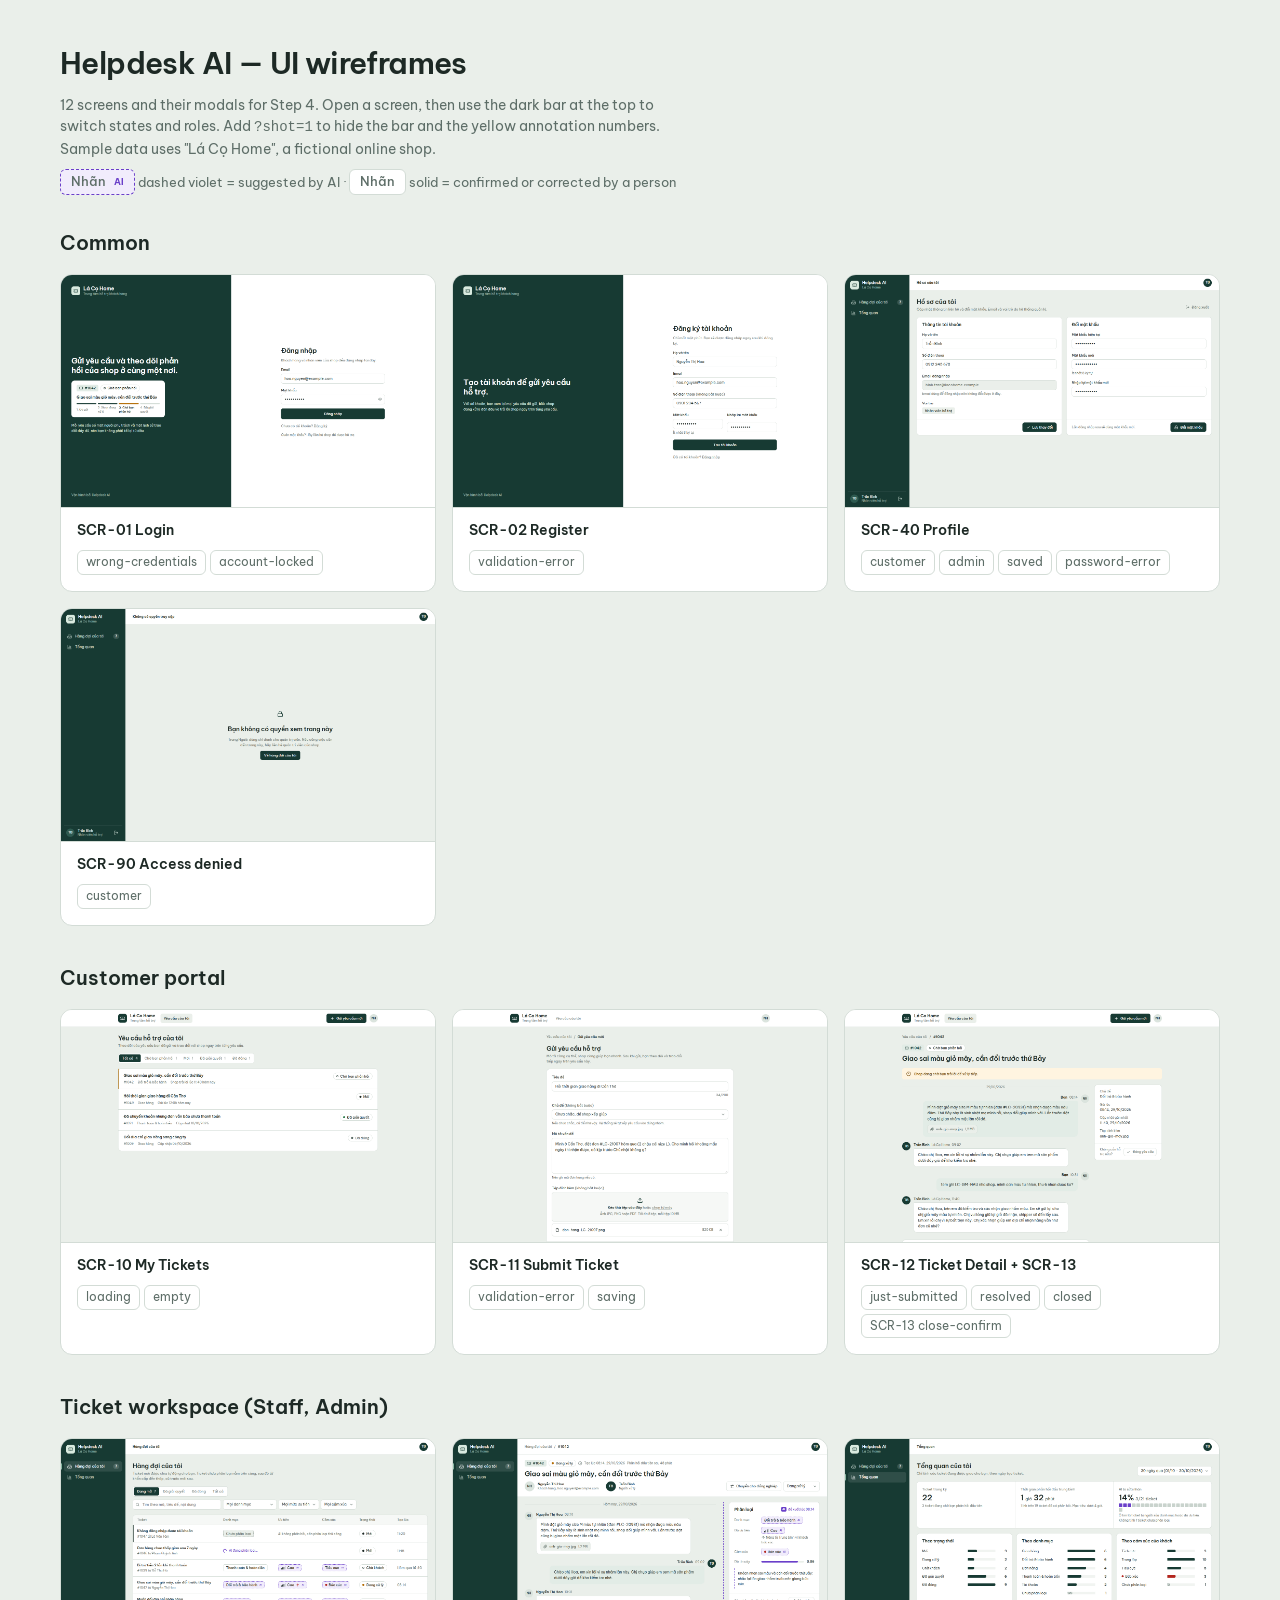
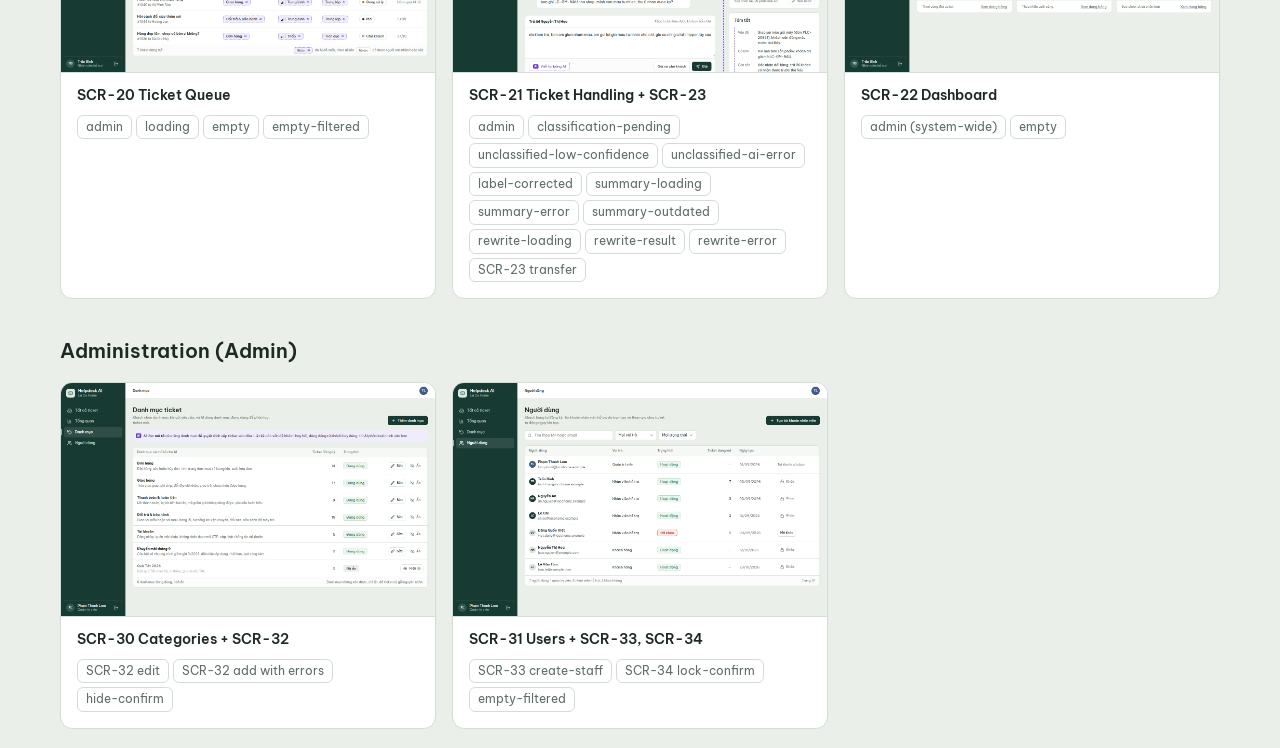
==== docs/04-uiux/wireframes/index.html @ 17c8fd3c "docs(step-4): add login, register, profile, access denied, and gallery SCR-01 Login (wrong credentia" ====
<!doctype html>
<html lang="vi">
<head>
  <meta charset="utf-8">
  <meta name="viewport" content="width=device-width, initial-scale=1">
  <title>Helpdesk AI — UI wireframes</title>
  <link rel="stylesheet" href="assets/wireframe.css">
</head>
<body>

<header class="gallery-head">
  <h1>Helpdesk AI — UI wireframes</h1>
  <p>12 screens and their modals for Step 4. Open a screen, then use the dark bar at the top to switch states and roles. Add <code>?shot=1</code> to hide the bar and the yellow annotation numbers. Sample data uses "Lá Cọ Home", a fictional online shop.</p>
  <p class="small"><span class="chip is-ai">Nhãn</span> dashed violet = suggested by AI · <span class="chip">Nhãn</span> solid = confirmed or corrected by a person</p>
</header>

<section class="gallery-section" aria-labelledby="g-common">
  <h2 id="g-common">Common</h2>
  <div class="gallery">
    <article class="shot-card">
      <a href="01-login.html"><img src="../../images/common/01-login.png" alt="SCR-01 Login"></a>
      <div class="body"><h3><a href="01-login.html">SCR-01 Login</a></h3>
        <div class="state-links"><a href="01-login.html?state=error">wrong-credentials</a><a href="01-login.html?state=locked">account-locked</a></div></div>
    </article>
    <article class="shot-card">
      <a href="02-register.html"><img src="../../images/common/02-register.png" alt="SCR-02 Register"></a>
      <div class="body"><h3><a href="02-register.html">SCR-02 Register</a></h3>
        <div class="state-links"><a href="02-register.html?state=validation-error">validation-error</a></div></div>
    </article>
    <article class="shot-card">
      <a href="40-profile.html"><img src="../../images/staff/40-profile.png" alt="SCR-40 Profile"></a>
      <div class="body"><h3><a href="40-profile.html">SCR-40 Profile</a></h3>
        <div class="state-links"><a href="40-profile.html?role=customer">customer</a><a href="40-profile.html?role=admin">admin</a><a href="40-profile.html?state=saved">saved</a><a href="40-profile.html?state=password-error">password-error</a></div></div>
    </article>
    <article class="shot-card">
      <a href="90-access-denied.html"><img src="../../images/common/90-access-denied.png" alt="SCR-90 Access denied"></a>
      <div class="body"><h3><a href="90-access-denied.html">SCR-90 Access denied</a></h3>
        <div class="state-links"><a href="90-access-denied.html?role=customer">customer</a></div></div>
    </article>
  </div>
</section>

<section class="gallery-section" aria-labelledby="g-customer">
  <h2 id="g-customer">Customer portal</h2>
  <div class="gallery">
    <article class="shot-card">
      <a href="10-my-tickets.html"><img src="../../images/customer/10-my-tickets.png" alt="SCR-10 My Tickets"></a>
      <div class="body"><h3><a href="10-my-tickets.html">SCR-10 My Tickets</a></h3>
        <div class="state-links"><a href="10-my-tickets.html?state=loading">loading</a><a href="10-my-tickets.html?state=empty">empty</a></div></div>
    </article>
    <article class="shot-card">
      <a href="11-submit-ticket.html"><img src="../../images/customer/11-submit-ticket.png" alt="SCR-11 Submit Ticket"></a>
      <div class="body"><h3><a href="11-submit-ticket.html">SCR-11 Submit Ticket</a></h3>
        <div class="state-links"><a href="11-submit-ticket.html?state=validation-error">validation-error</a><a href="11-submit-ticket.html?state=saving">saving</a></div></div>
    </article>
    <article class="shot-card">
      <a href="12-ticket-detail.html"><img src="../../images/customer/12-ticket-detail.png" alt="SCR-12 Ticket Detail"></a>
      <div class="body"><h3><a href="12-ticket-detail.html">SCR-12 Ticket Detail + SCR-13</a></h3>
        <div class="state-links"><a href="12-ticket-detail.html?state=just-submitted">just-submitted</a><a href="12-ticket-detail.html?state=resolved">resolved</a><a href="12-ticket-detail.html?state=closed">closed</a><a href="12-ticket-detail.html?state=close-confirm">SCR-13 close-confirm</a></div></div>
    </article>
  </div>
</section>

<section class="gallery-section" aria-labelledby="g-staff">
  <h2 id="g-staff">Ticket workspace (Staff, Admin)</h2>
  <div class="gallery">
    <article class="shot-card">
      <a href="20-ticket-queue.html"><img src="../../images/staff/20-ticket-queue.png" alt="SCR-20 Ticket Queue"></a>
      <div class="body"><h3><a href="20-ticket-queue.html">SCR-20 Ticket Queue</a></h3>
        <div class="state-links"><a href="20-ticket-queue.html?role=admin">admin</a><a href="20-ticket-queue.html?state=loading">loading</a><a href="20-ticket-queue.html?state=empty">empty</a><a href="20-ticket-queue.html?state=empty-filtered">empty-filtered</a></div></div>
    </article>
    <article class="shot-card">
      <a href="21-ticket-handling.html"><img src="../../images/staff/21-ticket-handling.png" alt="SCR-21 Ticket Handling"></a>
      <div class="body"><h3><a href="21-ticket-handling.html">SCR-21 Ticket Handling + SCR-23</a></h3>
        <div class="state-links">
          <a href="21-ticket-handling.html?role=admin">admin</a>
          <a href="21-ticket-handling.html?state=classification-pending">classification-pending</a>
          <a href="21-ticket-handling.html?state=unclassified-low-confidence">unclassified-low-confidence</a>
          <a href="21-ticket-handling.html?state=unclassified-ai-error">unclassified-ai-error</a>
          <a href="21-ticket-handling.html?state=label-corrected">label-corrected</a>
          <a href="21-ticket-handling.html?state=summary-loading">summary-loading</a>
          <a href="21-ticket-handling.html?state=summary-error">summary-error</a>
          <a href="21-ticket-handling.html?state=summary-outdated">summary-outdated</a>
          <a href="21-ticket-handling.html?state=rewrite-loading">rewrite-loading</a>
          <a href="21-ticket-handling.html?state=rewrite-result">rewrite-result</a>
          <a href="21-ticket-handling.html?state=rewrite-error">rewrite-error</a>
          <a href="21-ticket-handling.html?state=transfer">SCR-23 transfer</a>
        </div></div>
    </article>
    <article class="shot-card">
      <a href="22-dashboard.html?role=staff"><img src="../../images/staff/22-dashboard.png" alt="SCR-22 Dashboard"></a>
      <div class="body"><h3><a href="22-dashboard.html?role=staff">SCR-22 Dashboard</a></h3>
        <div class="state-links"><a href="22-dashboard.html?role=admin">admin (system-wide)</a><a href="22-dashboard.html?state=empty">empty</a></div></div>
    </article>
  </div>
</section>

<section class="gallery-section" aria-labelledby="g-admin">
  <h2 id="g-admin">Administration (Admin)</h2>
  <div class="gallery">
    <article class="shot-card">
      <a href="30-categories.html"><img src="../../images/admin/30-categories.png" alt="SCR-30 Categories"></a>
      <div class="body"><h3><a href="30-categories.html">SCR-30 Categories + SCR-32</a></h3>
        <div class="state-links"><a href="30-categories.html?state=edit">SCR-32 edit</a><a href="30-categories.html?state=form-error">SCR-32 add with errors</a><a href="30-categories.html?state=hide-confirm">hide-confirm</a></div></div>
    </article>
    <article class="shot-card">
      <a href="31-users.html"><img src="../../images/admin/31-users.png" alt="SCR-31 Users"></a>
      <div class="body"><h3><a href="31-users.html">SCR-31 Users + SCR-33, SCR-34</a></h3>
        <div class="state-links"><a href="31-users.html?state=create-staff">SCR-33 create-staff</a><a href="31-users.html?state=lock-confirm">SCR-34 lock-confirm</a><a href="31-users.html?state=empty-filtered">empty-filtered</a></div></div>
    </article>
  </div>
</section>

</body>
</html>
---- docs/04-uiux/wireframes/assets/wireframe.css ----
/* Helpdesk AI — high-fidelity wireframe styles.
   Design system: docs/04-uiux/01-design-system.md
   Core idea: AI suggestions look like pencil (dashed violet); human decisions look like ink (solid). */

@font-face { font-family: "Be Vietnam Pro"; font-weight: 400; font-display: swap; src: url("fonts/be-vietnam-pro-latin-400-normal.woff2") format("woff2"); unicode-range: U+0000-00FF,U+0131,U+0152-0153,U+02BB-02BC,U+02C6,U+02DA,U+02DC,U+0304,U+0308,U+0329,U+2000-206F,U+20AC,U+2122,U+2191,U+2193,U+2212,U+2215,U+FEFF,U+FFFD; }
@font-face { font-family: "Be Vietnam Pro"; font-weight: 500; font-display: swap; src: url("fonts/be-vietnam-pro-latin-500-normal.woff2") format("woff2"); unicode-range: U+0000-00FF,U+0131,U+0152-0153,U+02BB-02BC,U+02C6,U+02DA,U+02DC,U+0304,U+0308,U+0329,U+2000-206F,U+20AC,U+2122,U+2191,U+2193,U+2212,U+2215,U+FEFF,U+FFFD; }
@font-face { font-family: "Be Vietnam Pro"; font-weight: 600; font-display: swap; src: url("fonts/be-vietnam-pro-latin-600-normal.woff2") format("woff2"); unicode-range: U+0000-00FF,U+0131,U+0152-0153,U+02BB-02BC,U+02C6,U+02DA,U+02DC,U+0304,U+0308,U+0329,U+2000-206F,U+20AC,U+2122,U+2191,U+2193,U+2212,U+2215,U+FEFF,U+FFFD; }
@font-face { font-family: "Be Vietnam Pro"; font-weight: 700; font-display: swap; src: url("fonts/be-vietnam-pro-latin-700-normal.woff2") format("woff2"); unicode-range: U+0000-00FF,U+0131,U+0152-0153,U+02BB-02BC,U+02C6,U+02DA,U+02DC,U+0304,U+0308,U+0329,U+2000-206F,U+20AC,U+2122,U+2191,U+2193,U+2212,U+2215,U+FEFF,U+FFFD; }
@font-face { font-family: "Be Vietnam Pro"; font-weight: 400; font-display: swap; src: url("fonts/be-vietnam-pro-vietnamese-400-normal.woff2") format("woff2"); unicode-range: U+0102-0103,U+0110-0111,U+0128-0129,U+0168-0169,U+01A0-01A1,U+01AF-01B0,U+0300-0301,U+0303-0304,U+0308-0309,U+0323,U+0329,U+1EA0-1EF9,U+20AB; }
@font-face { font-family: "Be Vietnam Pro"; font-weight: 500; font-display: swap; src: url("fonts/be-vietnam-pro-vietnamese-500-normal.woff2") format("woff2"); unicode-range: U+0102-0103,U+0110-0111,U+0128-0129,U+0168-0169,U+01A0-01A1,U+01AF-01B0,U+0300-0301,U+0303-0304,U+0308-0309,U+0323,U+0329,U+1EA0-1EF9,U+20AB; }
@font-face { font-family: "Be Vietnam Pro"; font-weight: 600; font-display: swap; src: url("fonts/be-vietnam-pro-vietnamese-600-normal.woff2") format("woff2"); unicode-range: U+0102-0103,U+0110-0111,U+0128-0129,U+0168-0169,U+01A0-01A1,U+01AF-01B0,U+0300-0301,U+0303-0304,U+0308-0309,U+0323,U+0329,U+1EA0-1EF9,U+20AB; }
@font-face { font-family: "Be Vietnam Pro"; font-weight: 700; font-display: swap; src: url("fonts/be-vietnam-pro-vietnamese-700-normal.woff2") format("woff2"); unicode-range: U+0102-0103,U+0110-0111,U+0128-0129,U+0168-0169,U+01A0-01A1,U+01AF-01B0,U+0300-0301,U+0303-0304,U+0308-0309,U+0323,U+0329,U+1EA0-1EF9,U+20AB; }

:root {
  /* Palette */
  --pine: #173a33;        /* brand: sidebar, primary actions */
  --pine-soft: #e2ece6;   /* staff bubbles, brand tints */
  --sage: #eaefea;        /* canvas */
  --paper: #ffffff;       /* surfaces */
  --graphite: #1d2925;    /* text */
  --moss: #5e6e68;        /* secondary text */
  --line: #d3dcd6;        /* borders */
  --pencil: #6a3fc9;      /* AI suggestions only */
  --pencil-wash: #f1ecfc;
  --brick: #b3261e;       /* urgent, angry, errors */
  --brick-wash: #fbeceb;
  --amber: #b26a00;       /* status: in progress */
  --leaf: #2f7d4f;        /* status: resolved, success */
  --note: #f2b300;        /* wireframe annotations only */

  /* Type: Be Vietnam Pro, one family */
  --font: "Be Vietnam Pro", "Segoe UI", system-ui, sans-serif;
  --fs-xs: 12px;
  --fs-sm: 13px;
  --fs-base: 14px;
  --fs-md: 16px;
  --fs-lg: 20px;
  --fs-xl: 26px;

  /* Space */
  --s1: 4px; --s2: 8px; --s3: 12px; --s4: 16px; --s5: 20px; --s6: 28px; --s7: 40px;

  /* Shape: radius follows hierarchy (surface > control > chip) */
  --r-surface: 12px;
  --r-control: 8px;
  --r-chip: 6px;
}

*, *::before, *::after { box-sizing: border-box; }
[hidden] { display: none !important; }
html { -webkit-text-size-adjust: 100%; }
body {
  margin: 0; font-family: var(--font); font-size: var(--fs-base); line-height: 1.55;
  color: var(--graphite); background: var(--sage); font-variant-numeric: tabular-nums;
}
h1, h2, h3, p, dl, dd { margin: 0; }
a { color: inherit; }
button, input, select, textarea { font: inherit; color: inherit; }
:focus-visible { outline: 2px solid var(--pine); outline-offset: 2px; }

.i { width: 18px; height: 18px; flex: none; }
.i-sm { width: 15px; height: 15px; }

/* ---------- Wireframe tooling (hidden in exported screenshots) ---------- */
.wf-bar {
  display: flex; flex-wrap: wrap; align-items: center; gap: var(--s2) var(--s4);
  padding: var(--s2) var(--s4); background: #2a2f2d; color: #eef2ef; font-size: var(--fs-xs);
}
.wf-roles, .wf-states { display: flex; flex-wrap: wrap; gap: var(--s1); margin: 0; padding: 0; list-style: none; }
.wf-roles a, .wf-states a { display: inline-block; padding: 2px var(--s2); border: 1px solid #59605d; border-radius: var(--r-chip); color: #d8dedb; text-decoration: none; }
.wf-roles a[aria-current="true"], .wf-states a[aria-current="true"] { background: var(--note); border-color: var(--note); color: #1a1a1a; font-weight: 600; }
.callout {
  display: inline-grid; place-items: center; flex: none; width: 20px; height: 20px; border-radius: 50%;
  background: var(--note); color: #1a1a1a; font-size: 11px; font-weight: 700; line-height: 1;
}
.no-notes .callout, .shot .callout, .shot .wf-bar { display: none; }

/* ---------- Shell: Staff and Administrator ---------- */
.shell { display: grid; grid-template-columns: 248px 1fr; min-height: 100vh; }
.sidebar { display: flex; flex-direction: column; gap: var(--s6); padding: var(--s5) var(--s3); background: var(--pine); color: #dfe9e4; }
.brand { display: flex; align-items: center; gap: var(--s3); padding: 0 var(--s2); }
.brand-mark { display: grid; place-items: center; width: 34px; height: 34px; border-radius: 9px; background: #d9eadf; color: var(--pine); }
.brand-name { display: block; color: #fff; font-size: var(--fs-md); font-weight: 600; letter-spacing: -0.01em; line-height: 1.2; }
.brand-shop { display: block; color: #9fb7ad; font-size: var(--fs-xs); }
.nav { display: grid; gap: 2px; margin: 0; padding: 0; list-style: none; }
.nav a {
  position: relative; display: flex; align-items: center; gap: var(--s3);
  padding: 9px var(--s3); border-radius: var(--r-control); color: #c3d4cc; text-decoration: none;
}
.nav a[aria-current="page"] { background: rgba(255, 255, 255, 0.1); color: #fff; font-weight: 500; }
.nav a[aria-current="page"]::before { content: ""; position: absolute; left: -12px; top: 8px; bottom: 8px; width: 3px; border-radius: 0 3px 3px 0; background: #a9d9c2; }
.nav .count { margin-left: auto; padding: 1px 8px; border-radius: 999px; background: rgba(255, 255, 255, 0.14); color: #fff; font-size: var(--fs-xs); font-weight: 600; }
.sidebar-foot { display: flex; align-items: center; gap: var(--s3); margin-top: auto; padding: var(--s3) var(--s2) 0; border-top: 1px solid rgba(255, 255, 255, 0.12); }
.sidebar-foot .who { display: grid; line-height: 1.3; font-size: var(--fs-sm); color: #fff; }
.sidebar-foot .who small { color: #9fb7ad; font-size: var(--fs-xs); }
.sidebar-foot .icon-btn { margin-left: auto; color: #c3d4cc; }

.main { display: flex; flex-direction: column; min-width: 0; }
.topbar { display: flex; align-items: center; justify-content: space-between; gap: var(--s4); height: 60px; padding: 0 var(--s6); background: var(--paper); border-bottom: 1px solid var(--line); }
.crumbs { display: flex; align-items: center; gap: var(--s2); font-size: var(--fs-sm); color: var(--moss); }
.crumbs a { text-decoration: none; }
.crumbs [aria-current] { color: var(--graphite); font-weight: 600; }

/* ---------- Avatars ---------- */
.avatar { display: inline-grid; place-items: center; flex: none; width: 32px; height: 32px; border-radius: 50%; font-size: var(--fs-xs); font-weight: 600; background: #dbe4de; color: var(--graphite); }
.avatar-staff { background: var(--pine); color: #fff; }
.avatar-admin { background: #3c5a8a; color: #fff; }
.avatar-lg { width: 38px; height: 38px; font-size: var(--fs-sm); }
.sidebar .avatar { background: #2e5a50; color: #fff; }

/* ---------- Generic ---------- */
.muted { color: var(--moss); }
.small { font-size: var(--fs-sm); }
.xs { font-size: var(--fs-xs); }
.strong { font-weight: 600; }
.t-brick { color: var(--brick); }
.t-pencil { color: var(--pencil); }
.stack { display: grid; gap: var(--s3); }
.row { display: flex; align-items: center; gap: var(--s2); flex-wrap: wrap; }
.spread { display: flex; align-items: center; justify-content: space-between; gap: var(--s3); flex-wrap: wrap; }
.sheet { background: var(--paper); border: 1px solid var(--line); border-radius: var(--r-surface); }
.sheet-head { display: flex; align-items: center; justify-content: space-between; gap: var(--s3); padding: var(--s4) var(--s5) 0; }
.sheet-head h2 { font-size: var(--fs-md); font-weight: 600; letter-spacing: -0.01em; }
.sheet-body { padding: var(--s4) var(--s5) var(--s5); }

/* ---------- Buttons ---------- */
.btn {
  display: inline-flex; align-items: center; justify-content: center; gap: var(--s2);
  height: 36px; padding: 0 14px; border: 1px solid var(--line); border-radius: var(--r-control);
  background: var(--paper); font-size: var(--fs-sm); font-weight: 500; cursor: pointer; white-space: nowrap; text-decoration: none;
}
.btn-primary { background: var(--pine); border-color: var(--pine); color: #fff; }
.btn-quiet { border-color: transparent; background: transparent; color: var(--moss); padding: 0 10px; }
.btn-danger { border-color: var(--brick); color: var(--brick); }
.btn-danger-solid { background: var(--brick); border-color: var(--brick); color: #fff; }
.btn-sm { height: 30px; padding: 0 10px; font-size: var(--fs-xs); }
.btn[disabled] { opacity: 0.45; cursor: not-allowed; }
.icon-btn { display: inline-grid; place-items: center; width: 32px; height: 32px; border: 0; border-radius: var(--r-control); background: transparent; color: var(--moss); cursor: pointer; }
/* AI actions */
.btn-ai { border: 1px dashed var(--pencil); color: var(--pencil); background: var(--paper); }
.btn-ai-solid { background: var(--pencil); border-color: var(--pencil); color: #fff; }
.ai-mark { display: inline-grid; place-items: center; height: 17px; padding: 0 5px; border-radius: 4px; background: var(--pencil); color: #fff; font-size: 10px; font-weight: 700; letter-spacing: 0.02em; }
.btn-ai-solid .ai-mark { background: #fff; color: var(--pencil); }

/* ---------- Chips and pills ---------- */
.chip { display: inline-flex; align-items: center; gap: 6px; height: 26px; padding: 0 10px; border: 1px solid var(--line); border-radius: var(--r-chip); background: var(--paper); font-size: var(--fs-sm); font-weight: 500; white-space: nowrap; }
.chip.is-ai { border-style: dashed; border-color: var(--pencil); background: var(--pencil-wash); }
.chip.is-ai::after { content: "AI"; margin-left: 2px; font-size: 9px; font-weight: 700; color: var(--pencil); }
.chip-unclassified { border-style: dashed; border-color: var(--moss); background: var(--sage); color: var(--moss); }
.dot { width: 8px; height: 8px; border-radius: 50%; background: currentColor; flex: none; }
.dot-brick { color: var(--brick); }
.status { display: inline-flex; align-items: center; gap: 7px; height: 26px; padding: 0 11px; border: 1px solid var(--line); border-radius: 999px; background: var(--paper); font-size: var(--fs-sm); font-weight: 500; }
.status-new .dot { color: var(--graphite); }
.status-progress .dot { color: var(--amber); }
.status-waiting .dot { background: transparent; border: 2px solid var(--moss); }
.status-resolved .dot { color: var(--leaf); }
.status-closed { color: var(--moss); }
.stub { display: inline-flex; align-items: center; gap: 6px; height: 26px; padding: 0 10px; border-radius: var(--r-chip); background: var(--pine-soft); color: var(--pine); font-size: var(--fs-sm); font-weight: 600; }

/* Priority meter: filled bars = level (1 low … 4 urgent) */
.meter { display: inline-flex; gap: 2px; align-items: flex-end; }
.meter i { display: block; width: 3px; border-radius: 1px; background: #c9d3cd; }
.meter i:nth-child(1) { height: 5px; } .meter i:nth-child(2) { height: 8px; } .meter i:nth-child(3) { height: 11px; } .meter i:nth-child(4) { height: 14px; }
.meter[data-level="1"] i:nth-child(-n+1), .meter[data-level="2"] i:nth-child(-n+2), .meter[data-level="3"] i:nth-child(-n+3) { background: var(--graphite); }
.meter[data-level="4"] i { background: var(--brick); }

/* ---------- Forms ---------- */
.field { display: grid; gap: 6px; }
.field label, .field .label { font-size: var(--fs-sm); font-weight: 500; }
.input, .select, .textarea { width: 100%; height: 38px; padding: 0 var(--s3); border: 1px solid var(--line); border-radius: var(--r-control); background: var(--paper); }
.select { appearance: none; padding-right: 34px; background-image: url("data:image/svg+xml,%3Csvg xmlns='http://www.w3.org/2000/svg' width='16' height='16' viewBox='0 0 24 24' fill='none' stroke='%235e6e68' stroke-width='2' stroke-linecap='round' stroke-linejoin='round'%3E%3Cpath d='m6 9 6 6 6-6'/%3E%3C/svg%3E"); background-repeat: no-repeat; background-position: right 10px center; }
.textarea { height: auto; min-height: 104px; padding: var(--s3); resize: vertical; line-height: 1.6; }
.field-error .input, .field-error .select, .field-error .textarea { border-color: var(--brick); }
.error-text { color: var(--brick); font-size: var(--fs-xs); }
.hint { color: var(--moss); font-size: var(--fs-xs); }

/* ---------- Notices ---------- */
.notice { display: flex; align-items: flex-start; gap: var(--s2); padding: var(--s3); border-radius: var(--r-control); font-size: var(--fs-sm); line-height: 1.5; }
.notice .i { margin-top: 1px; }
.notice-error { background: var(--brick-wash); color: var(--brick); }
.notice-pencil { background: var(--pencil-wash); color: var(--graphite); }
.notice-pencil .i { color: var(--pencil); }
.notice-neutral { background: var(--sage); color: var(--moss); }
.skeleton { display: grid; gap: 10px; }
.skeleton i { display: block; height: 10px; border-radius: 4px; background: var(--sage); }
.skeleton i:nth-child(2) { width: 88%; } .skeleton i:nth-child(3) { width: 64%; }
.spinner { width: 14px; height: 14px; border-radius: 50%; border: 2px solid currentColor; border-right-color: transparent; animation: spin 0.9s linear infinite; flex: none; }
@keyframes spin { to { transform: rotate(360deg); } }
@media (prefers-reduced-motion: reduce) { .spinner { animation: none; border-right-color: currentColor; opacity: 0.6; } }

/* ---------- SCR-21 Ticket handling ---------- */
.ticket-band { display: grid; gap: var(--s3); padding: var(--s5) var(--s6); background: var(--paper); border-bottom: 1px solid var(--line); }
.ticket-title { font-size: var(--fs-xl); font-weight: 600; line-height: 1.25; letter-spacing: -0.015em; max-width: 36ch; }
.people { display: flex; flex-wrap: wrap; align-items: center; gap: var(--s4) var(--s6); }
.person { display: flex; align-items: center; gap: var(--s3); }
.person-text { display: grid; line-height: 1.35; }
.person-text b { font-weight: 600; font-size: var(--fs-sm); }
.person-text span { color: var(--moss); font-size: var(--fs-xs); }
.band-actions { margin-left: auto; display: flex; align-items: center; gap: var(--s2); }

.ticket-body { display: grid; grid-template-columns: minmax(0, 1fr) 372px; gap: var(--s6); padding: var(--s5) var(--s6) var(--s7); align-items: start; }

.thread { display: grid; gap: var(--s5); }
.day { display: flex; align-items: center; gap: var(--s3); color: var(--moss); font-size: var(--fs-xs); }
.day::before, .day::after { content: ""; flex: 1; height: 1px; background: var(--line); }
.msg { display: grid; grid-template-columns: 32px minmax(0, 1fr); gap: var(--s3); max-width: 640px; }
.msg-meta { display: flex; gap: var(--s2); align-items: baseline; margin-bottom: 4px; font-size: var(--fs-xs); color: var(--moss); }
.msg-meta b { color: var(--graphite); font-size: var(--fs-sm); font-weight: 600; }
.bubble { padding: var(--s3) var(--s4); border-radius: 4px 14px 14px 14px; background: var(--paper); border: 1px solid var(--line); line-height: 1.6; }
.msg-staff { justify-self: end; grid-template-columns: minmax(0, 1fr) 32px; }
.msg-staff .msg-meta { justify-content: flex-end; }
.msg-staff .avatar { grid-column: 2; grid-row: 1; }
.msg-staff > div { grid-column: 1; grid-row: 1; }
.msg-staff .bubble { border-radius: 14px 4px 14px 14px; background: var(--pine-soft); border-color: transparent; }
.msg-new .bubble { box-shadow: 0 0 0 2px var(--graphite); }
.file { display: inline-flex; align-items: center; gap: var(--s2); margin-top: var(--s3); padding: 6px 10px; border: 1px solid var(--line); border-radius: var(--r-control); background: var(--sage); font-size: var(--fs-xs); }
.file .i { color: var(--moss); }

.composer { margin-top: var(--s2); background: var(--paper); border: 1px solid var(--line); border-radius: var(--r-surface); }
.composer-head { display: flex; align-items: center; justify-content: space-between; gap: var(--s3); padding: var(--s3) var(--s4); border-bottom: 1px solid var(--line); font-size: var(--fs-sm); }
.composer .textarea { border: 0; border-radius: 0; min-height: 112px; padding: var(--s4); }
.composer .textarea:focus-visible { outline: none; }
.composer-foot { display: flex; align-items: center; justify-content: space-between; gap: var(--s3); flex-wrap: wrap; padding: var(--s3) var(--s4); border-top: 1px solid var(--line); background: #fbfcfb; border-radius: 0 0 var(--r-surface) var(--r-surface); }
.compare { display: grid; grid-template-columns: 1fr 1fr; gap: var(--s3); padding: var(--s4); }
.compare-col { display: grid; gap: var(--s2); align-content: start; padding: var(--s3) var(--s4); border: 1px solid var(--line); border-radius: var(--r-control); font-size: var(--fs-sm); line-height: 1.65; }
.compare-col h3 { display: flex; align-items: center; gap: 6px; font-size: var(--fs-xs); font-weight: 600; color: var(--moss); }
.compare-col.is-ai { border: 1px dashed var(--pencil); background: var(--pencil-wash); }
.compare-col.is-ai h3 { color: var(--pencil); }

/* The pencil margin: the whole AI column carries a dashed violet rule */
.rail { display: grid; gap: var(--s4); padding-left: var(--s5); border-left: 2px dashed var(--pencil); }
.rail-tag { display: inline-flex; align-items: center; gap: 6px; color: var(--pencil); font-size: var(--fs-xs); font-weight: 500; }
.labels { display: grid; gap: 14px; }
.label-row { display: grid; grid-template-columns: 92px 1fr; gap: var(--s3); align-items: start; }
.label-row > span:first-child { padding-top: 4px; color: var(--moss); font-size: var(--fs-xs); }
.label-row .sub { display: block; margin-top: 4px; color: var(--moss); font-size: var(--fs-xs); }
.confidence { display: grid; grid-template-columns: 92px 1fr auto; gap: var(--s3); align-items: center; font-size: var(--fs-xs); color: var(--moss); }
.bar { height: 6px; border-radius: 3px; background: var(--sage); overflow: hidden; }
.bar > i { display: block; height: 100%; background: var(--pencil); border-radius: 3px; }
.bar.is-low > i { background: var(--moss); }
.pencil-note { padding: var(--s2) 0 var(--s2) var(--s3); border-left: 2px dashed var(--pencil); font-size: var(--fs-sm); line-height: 1.6; }
.pencil-note.is-stale { border-left-color: var(--line); color: var(--moss); }
.summary { display: grid; gap: var(--s3); }
.summary div { display: grid; grid-template-columns: 64px 1fr; gap: var(--s3); font-size: var(--fs-sm); line-height: 1.55; }
.summary dt { color: var(--moss); font-size: var(--fs-xs); padding-top: 2px; }
.sheet-foot { display: flex; align-items: center; justify-content: space-between; gap: var(--s3); padding: var(--s3) var(--s5); border-top: 1px solid var(--line); font-size: var(--fs-xs); color: var(--moss); }

/* ---------- Modal ---------- */
.scrim { position: fixed; inset: 0; display: grid; place-items: center; padding: var(--s4); background: rgba(23, 58, 51, 0.42); }
.modal { width: min(500px, 100%); background: var(--paper); border-radius: 14px; box-shadow: 0 24px 60px rgba(23, 58, 51, 0.28); }
.modal-head { display: flex; align-items: flex-start; justify-content: space-between; gap: var(--s3); padding: var(--s5) var(--s5) 0; }
.modal-head h2 { font-size: var(--fs-lg); font-weight: 600; letter-spacing: -0.01em; }
.modal-body { display: grid; gap: var(--s3); padding: var(--s4) var(--s5); }
.modal-foot { display: flex; justify-content: flex-end; gap: var(--s2); padding: var(--s4) var(--s5) var(--s5); }
.choice { display: grid; grid-template-columns: auto auto 1fr auto; gap: var(--s3); align-items: center; padding: var(--s3) var(--s4); border: 1px solid var(--line); border-radius: var(--r-control); cursor: pointer; }
.choice.is-selected { border-color: var(--pine); box-shadow: inset 0 0 0 1px var(--pine); background: #f6faf7; }
.choice input { accent-color: var(--pine); }

/* ---------- Responsive ---------- */
@media (max-width: 1180px) {
  .ticket-body { grid-template-columns: 1fr; }
  .rail { padding-left: 0; padding-top: var(--s4); border-left: 0; border-top: 2px dashed var(--pencil); }
}
@media (max-width: 760px) {
  .shell { grid-template-columns: 1fr; }
  .sidebar { flex-direction: row; align-items: center; gap: var(--s4); padding: var(--s3) var(--s4); overflow-x: auto; }
  .nav { display: flex; }
  .nav a[aria-current="page"]::before { display: none; }
  .brand-shop, .sidebar-foot { display: none; }
  .topbar, .ticket-band { padding-left: var(--s4); padding-right: var(--s4); }
  .ticket-body { padding: var(--s4); }
  .band-actions { margin-left: 0; }
  .compare { grid-template-columns: 1fr; }
}

/* ---------- Pages: header, toolbar, tabs ---------- */
.page { display: grid; gap: var(--s5); align-content: start; padding: var(--s6); }
.page-head { display: flex; align-items: flex-end; justify-content: space-between; gap: var(--s4); flex-wrap: wrap; }
.page-head h1 { font-size: 24px; font-weight: 600; letter-spacing: -0.015em; line-height: 1.25; }
.page-head p { margin-top: 4px; max-width: 62ch; color: var(--moss); font-size: var(--fs-sm); }
.toolbar { display: flex; flex-wrap: wrap; align-items: center; gap: var(--s2); }
.search { position: relative; flex: 1 1 240px; max-width: 340px; }
.search .i { position: absolute; left: 11px; top: 50%; transform: translateY(-50%); color: var(--moss); }
.search .input { padding-left: 36px; }
.toolbar .select { width: auto; min-width: 136px; }
.tabs { display: inline-flex; gap: 2px; padding: 3px; background: var(--paper); border: 1px solid var(--line); border-radius: var(--r-control); }
.tabs a { padding: 5px 12px; border-radius: 6px; color: var(--moss); font-size: var(--fs-sm); text-decoration: none; white-space: nowrap; }
.tabs a[aria-current="true"] { background: var(--pine); color: #fff; }
.tabs .n { margin-left: 6px; font-size: var(--fs-xs); opacity: 0.75; }

/* ---------- Tables ---------- */
.table-wrap { background: var(--paper); border: 1px solid var(--line); border-radius: var(--r-surface); overflow: hidden; }
.table { width: 100%; border-collapse: collapse; font-size: var(--fs-sm); }
.table th { padding: 10px var(--s4); background: #f6f8f6; border-bottom: 1px solid var(--line); color: var(--moss); font-size: var(--fs-xs); font-weight: 500; text-align: left; white-space: nowrap; }
.table td { padding: 12px var(--s4); border-bottom: 1px solid var(--line); vertical-align: middle; }
.table tbody tr:last-child td { border-bottom: 0; }
.table .num { text-align: right; }
.table td:last-child, .status { white-space: nowrap; }
.t-title { display: grid; gap: 2px; min-width: 240px; }
.t-title a { font-weight: 600; text-decoration: none; }
.t-title span { color: var(--moss); font-size: var(--fs-xs); }
.row-attention td:first-child { box-shadow: inset 3px 0 0 var(--moss); }
.table-foot { display: flex; align-items: center; justify-content: space-between; gap: var(--s3); padding: 10px var(--s4); border-top: 1px solid var(--line); background: #fbfcfb; color: var(--moss); font-size: var(--fs-xs); }
.cell-person { display: flex; align-items: center; gap: var(--s2); white-space: nowrap; }
.cell-person .avatar { width: 26px; height: 26px; font-size: 10px; }
.chip-plain { border-color: transparent; background: var(--sage); }
.chip-locked { border-color: var(--brick); color: var(--brick); background: var(--brick-wash); }
.chip-ok { border-color: #b9d8c6; color: var(--leaf); background: #ecf6f0; }
.skeleton-row td i { display: block; height: 10px; border-radius: 4px; background: var(--sage); }

/* ---------- Empty states ---------- */
.empty { display: grid; justify-items: center; gap: var(--s3); padding: var(--s7) var(--s5); text-align: center; }
.empty-icon { display: grid; place-items: center; width: 56px; height: 56px; border-radius: 50%; background: var(--sage); color: var(--pine); }
.empty-icon .i { width: 24px; height: 24px; }
.empty h2 { font-size: var(--fs-md); font-weight: 600; }
.empty p { max-width: 46ch; color: var(--moss); font-size: var(--fs-sm); }

/* ---------- Customer portal (top bar) ---------- */
.portal-top { background: var(--paper); border-bottom: 1px solid var(--line); }
.portal-top-inner { display: flex; align-items: center; gap: var(--s5); max-width: 1040px; height: 64px; margin: 0 auto; padding: 0 var(--s5); }
.portal-brand { display: flex; align-items: center; gap: var(--s3); text-decoration: none; }
.portal-brand .brand-mark { background: var(--pine); color: #fff; }
.portal-brand b { display: block; font-size: var(--fs-md); line-height: 1.2; }
.portal-brand small { display: block; color: var(--moss); font-size: var(--fs-xs); }
.portal-nav { display: flex; gap: var(--s1); }
.portal-nav a { padding: 8px 12px; border-radius: var(--r-control); color: var(--moss); font-size: var(--fs-sm); text-decoration: none; }
.portal-nav a[aria-current="page"] { background: var(--sage); color: var(--graphite); font-weight: 600; }
.portal-right { display: flex; align-items: center; gap: var(--s3); margin-left: auto; }
.portal-main { display: grid; gap: var(--s5); align-content: start; max-width: 1040px; margin: 0 auto; padding: var(--s6) var(--s5) var(--s7); }
.portal-main.narrow { max-width: 760px; }

.ticket-list { background: var(--paper); border: 1px solid var(--line); border-radius: var(--r-surface); }
.ticket-item { display: grid; grid-template-columns: minmax(0, 1fr) auto; gap: var(--s2) var(--s4); padding: var(--s4) var(--s5); border-bottom: 1px solid var(--line); text-decoration: none; }
.ticket-item:last-child { border-bottom: 0; }
.ticket-item h2 { font-size: var(--fs-base); font-weight: 600; }
.ticket-item .meta { display: flex; flex-wrap: wrap; gap: var(--s2) var(--s4); color: var(--moss); font-size: var(--fs-xs); }
.ticket-item .side { display: grid; justify-items: end; gap: 6px; }
.ticket-item.is-waiting { box-shadow: inset 3px 0 0 var(--amber); }

.banner { display: flex; align-items: center; gap: var(--s3); padding: var(--s3) var(--s4); border-radius: var(--r-control); font-size: var(--fs-sm); }
.banner-waiting { background: #fff4e0; color: #6d4100; }
.banner-resolved { background: #e8f4ec; color: #1f5b37; }
.banner-closed { background: var(--paper); border: 1px solid var(--line); color: var(--moss); }
.banner .btn { margin-left: auto; }
.detail-grid { display: grid; grid-template-columns: minmax(0, 1fr) 260px; gap: var(--s5); align-items: start; }
.facts-list { display: grid; gap: var(--s3); font-size: var(--fs-sm); }
.facts-list dt { color: var(--moss); font-size: var(--fs-xs); }

/* ---------- Forms: submit ticket, auth, admin ---------- */
.form { display: grid; gap: var(--s5); }
.form-row { display: grid; grid-template-columns: 1fr 1fr; gap: var(--s4); }
.dropzone { display: grid; justify-items: center; gap: 6px; padding: var(--s5); border: 1px solid var(--line); border-radius: var(--r-control); background: #f6f8f6; color: var(--moss); font-size: var(--fs-sm); text-align: center; }
.dropzone .i { width: 22px; height: 22px; color: var(--pine); }
.file-row { display: flex; align-items: center; gap: var(--s3); padding: 8px var(--s3); border: 1px solid var(--line); border-radius: var(--r-control); font-size: var(--fs-sm); }
.file-row .size { margin-left: auto; color: var(--moss); font-size: var(--fs-xs); }
.file-row.is-error { border-color: var(--brick); background: var(--brick-wash); }
.counter { color: var(--moss); font-size: var(--fs-xs); text-align: right; }
.form-actions { display: flex; align-items: center; justify-content: flex-end; gap: var(--s2); flex-wrap: wrap; }
.toast { display: flex; align-items: center; gap: var(--s3); padding: var(--s3) var(--s4); border-radius: var(--r-control); background: var(--pine); color: #fff; font-size: var(--fs-sm); }
.toast .i { color: #a9d9c2; }

/* ---------- Dashboard ---------- */
.metrics { display: grid; grid-template-columns: repeat(3, minmax(0, 1fr)); background: var(--paper); border: 1px solid var(--line); border-radius: var(--r-surface); }
.metric { display: grid; gap: 6px; align-content: start; padding: var(--s5); }
.metric + .metric { border-left: 1px solid var(--line); }
.metric .label { color: var(--moss); font-size: var(--fs-sm); }
.metric .value { font-size: 30px; font-weight: 600; letter-spacing: -0.02em; line-height: 1.1; }
.metric .value small { color: var(--moss); font-size: var(--fs-md); font-weight: 500; letter-spacing: 0; }
.metric .note { color: var(--moss); font-size: var(--fs-xs); }
.charts { display: grid; grid-template-columns: repeat(3, minmax(0, 1fr)); gap: var(--s4); }
.charts .sheet { display: flex; flex-direction: column; }
.charts .sheet-body { flex: 1; align-content: start; }
.input:disabled { background: var(--sage); color: var(--moss); }
.hbars { display: grid; gap: 12px; margin: 0; padding: 0; list-style: none; }
.hbar { display: grid; grid-template-columns: 164px minmax(0, 1fr) 32px; gap: var(--s3); align-items: center; font-size: var(--fs-sm); }
.hbar .track { height: 10px; border-radius: 2px; background: #f1f4f1; }
.hbar .fill { display: block; height: 100%; border-radius: 0 4px 4px 0; background: var(--pine); }
.hbar.is-muted .fill { background: repeating-linear-gradient(135deg, #9aa8a2 0 4px, #c4cec9 4px 8px); }
.hbar.is-alert .fill { background: var(--brick); }
.hbar .val { font-weight: 600; text-align: right; }
.stacked { display: flex; gap: 2px; height: 16px; border-radius: 8px; overflow: hidden; }
.stacked span { display: block; height: 100%; }
.legend { display: flex; flex-wrap: wrap; gap: var(--s2) var(--s4); margin: 0; padding: 0; list-style: none; color: var(--moss); font-size: var(--fs-xs); }
.legend b { color: var(--graphite); font-weight: 600; }
.swatch { display: inline-block; width: 10px; height: 10px; margin-right: 6px; border-radius: 2px; vertical-align: -1px; }
.ratio { display: grid; grid-template-columns: repeat(20, 1fr); gap: 3px; }
.ratio i { display: block; aspect-ratio: 1; border-radius: 2px; background: #c9d3cd; }
.ratio i.is-fixed { background: var(--pencil); }

/* ---------- Auth ---------- */
.auth { display: grid; grid-template-columns: minmax(0, 5fr) minmax(0, 6fr); min-height: 100vh; }
.auth-side { display: flex; flex-direction: column; justify-content: space-between; gap: var(--s6); padding: var(--s7); background: var(--pine); color: #d7e4de; }
.auth-side .brand-name { font-size: var(--fs-lg); }
.auth-side h2 { max-width: 20ch; color: #fff; font-size: 30px; font-weight: 600; line-height: 1.25; letter-spacing: -0.02em; }
.auth-side p { max-width: 42ch; font-size: var(--fs-sm); line-height: 1.6; }
.slip { display: grid; gap: var(--s3); max-width: 360px; padding: var(--s4) var(--s5); border-radius: var(--r-surface); background: var(--paper); color: var(--graphite); }
.auth-main { display: grid; place-items: center; padding: var(--s7) var(--s5); background: var(--paper); }
.auth-form { display: grid; gap: var(--s4); width: min(400px, 100%); }
.auth-form h1 { font-size: 26px; font-weight: 600; letter-spacing: -0.015em; }
.pw { position: relative; }
.pw .icon-btn { position: absolute; right: 3px; top: 3px; }

/* Ticket journey on the login hero: a real sequence, so steps are numbered */
.journey { display: grid; grid-template-columns: repeat(4, minmax(0, 1fr)); gap: 6px; margin: 0; padding: 0; list-style: none; }
.journey li { display: grid; gap: 6px; color: var(--moss); font-size: 11px; line-height: 1.3; }
.journey li::before { content: ""; height: 4px; border-radius: 2px; background: var(--line); }
.journey li.is-done::before { background: var(--pine); }
.journey li.is-current { color: var(--graphite); font-weight: 600; }
.journey li.is-current::before { background: var(--amber); }

/* ---------- Centered system page ---------- */
.center-page { display: grid; place-items: center; min-height: calc(100vh - 60px); padding: var(--s7) var(--s5); }

/* ---------- Shared pages that change layout by role (profile, access denied) ---------- */
body[data-role="customer"] .shell { grid-template-columns: 1fr; }
body[data-role="customer"] .page { width: 100%; max-width: 1040px; margin: 0 auto; }

/* ---------- Wireframe gallery (index.html) ---------- */
.gallery-head { display: grid; gap: var(--s2); max-width: 1200px; margin: 0 auto; padding: var(--s7) var(--s5) var(--s4); }
.gallery-head h1 { font-size: 30px; font-weight: 600; letter-spacing: -0.02em; }
.gallery-head p { max-width: 70ch; color: var(--moss); }
.gallery-section { display: grid; gap: var(--s4); max-width: 1200px; margin: 0 auto; padding: var(--s4) var(--s5) var(--s5); }
.gallery-section h2 { font-size: var(--fs-lg); font-weight: 600; }
.gallery { display: grid; grid-template-columns: repeat(auto-fill, minmax(320px, 1fr)); gap: var(--s4); }
.shot-card { display: grid; align-content: start; overflow: hidden; background: var(--paper); border: 1px solid var(--line); border-radius: var(--r-surface); }
.shot-card img { display: block; width: 100%; aspect-ratio: 16 / 10; object-fit: cover; object-position: top left; border-bottom: 1px solid var(--line); }
.shot-card .body { display: grid; gap: var(--s2); padding: var(--s3) var(--s4) var(--s4); }
.shot-card h3 { font-size: var(--fs-base); font-weight: 600; }
.shot-card h3 a { text-decoration: none; }
.state-links { display: flex; flex-wrap: wrap; gap: 4px; }
.state-links a { padding: 2px 8px; border: 1px solid var(--line); border-radius: var(--r-chip); color: var(--moss); font-size: var(--fs-xs); text-decoration: none; }

@media (max-width: 1180px) {
  .charts { grid-template-columns: 1fr; }
  .detail-grid { grid-template-columns: 1fr; }
}
@media (max-width: 760px) {
  .page { padding: var(--s4); }
  .metrics { grid-template-columns: 1fr; }
  .metric + .metric { border-left: 0; border-top: 1px solid var(--line); }
  .table-wrap { overflow-x: auto; }
  .portal-top-inner { gap: var(--s3); padding: 0 var(--s4); }
  .portal-brand small, .portal-nav { display: none; }
  .portal-main { padding: var(--s4); }
  .form-row { grid-template-columns: 1fr; }
  .auth { grid-template-columns: 1fr; }
  .auth-side { padding: var(--s5); }
  .slip { display: none; }
}
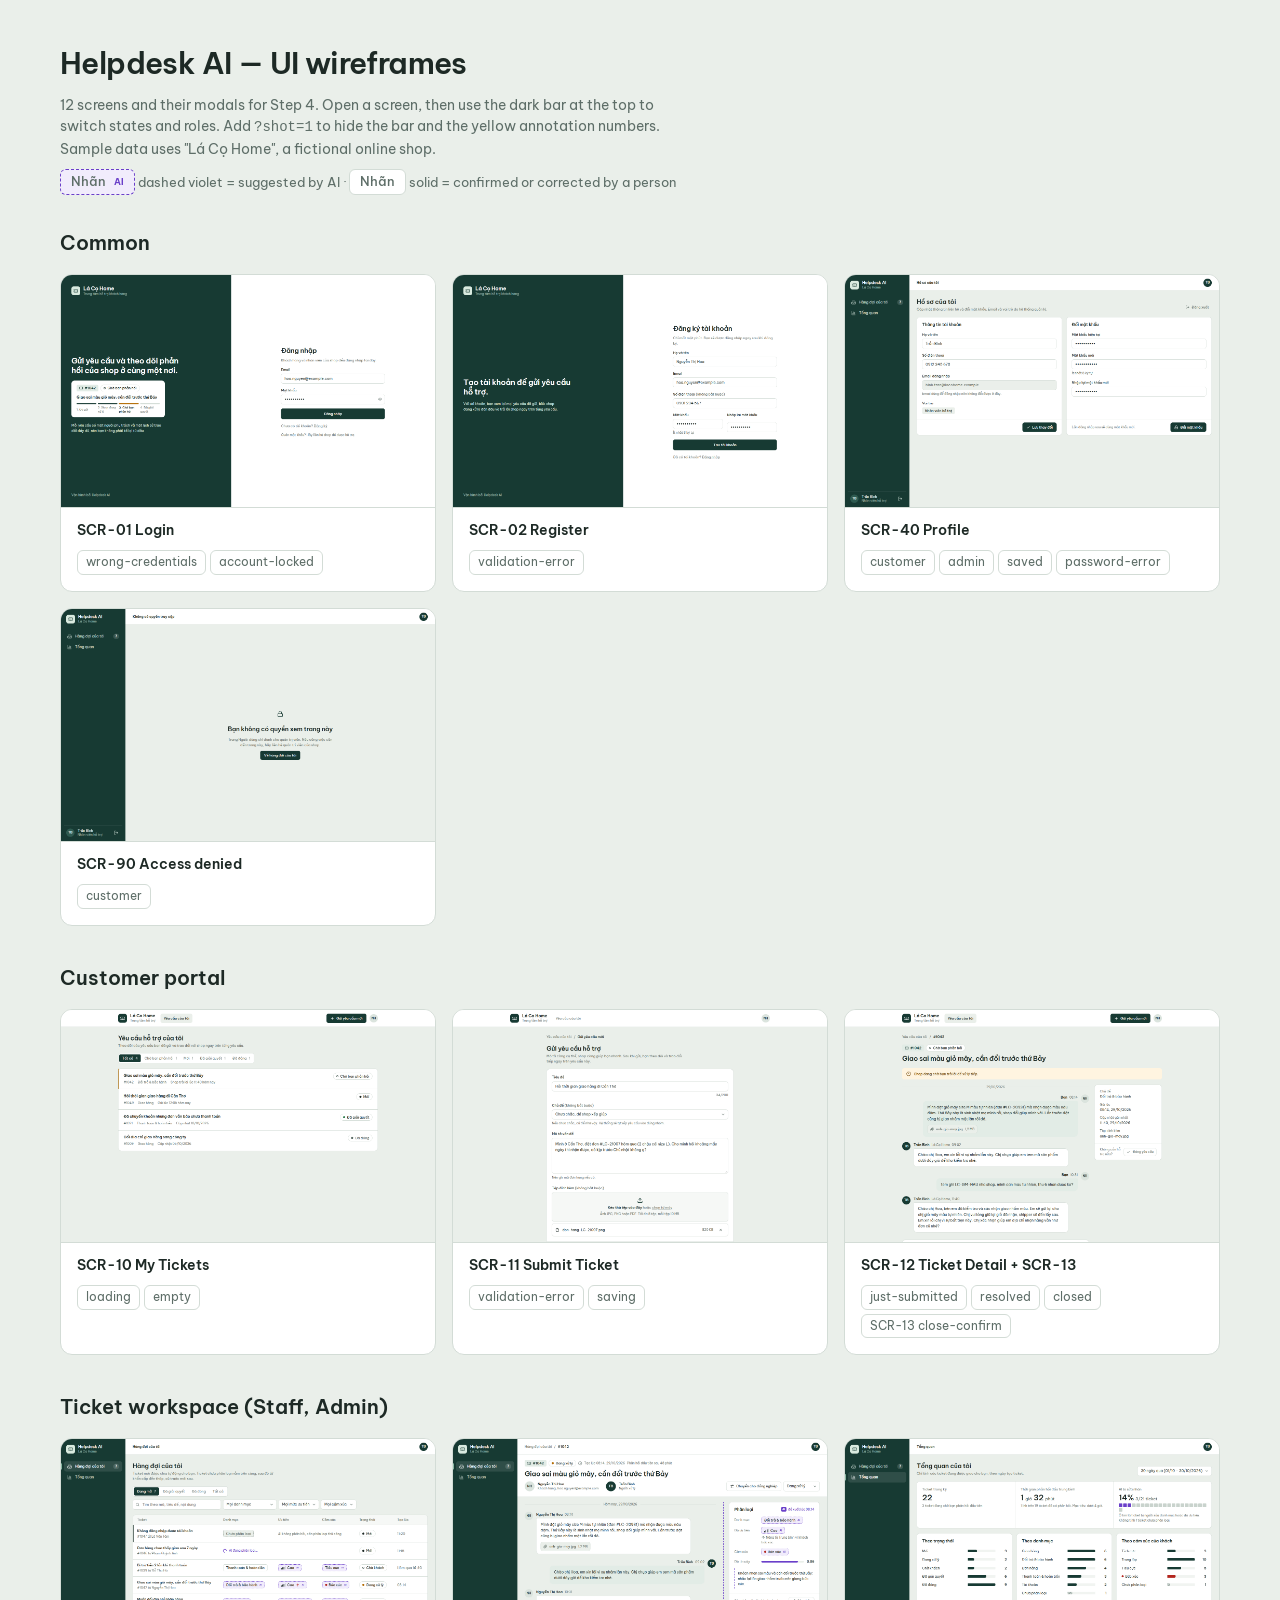
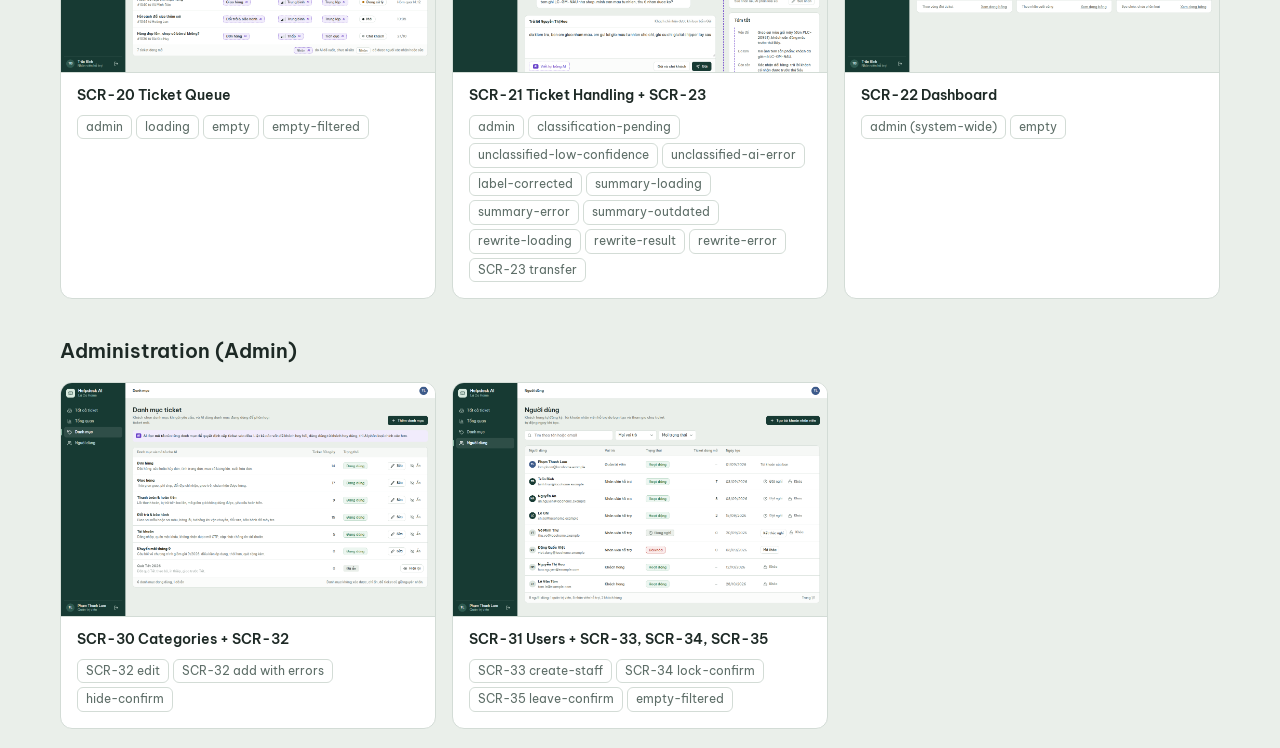
==== commit 5ef8ece3: "docs: add Staff on leave set by the Administrator (D-20, US-36) Only the Administrator can set an Ac" ====
--- a/docs/04-uiux/wireframes/index.html
+++ b/docs/04-uiux/wireframes/index.html
@@ -105,8 +105,8 @@
     </article>
     <article class="shot-card">
       <a href="31-users.html"><img src="../../images/admin/31-users.png" alt="SCR-31 Users"></a>
-      <div class="body"><h3><a href="31-users.html">SCR-31 Users + SCR-33, SCR-34</a></h3>
-        <div class="state-links"><a href="31-users.html?state=create-staff">SCR-33 create-staff</a><a href="31-users.html?state=lock-confirm">SCR-34 lock-confirm</a><a href="31-users.html?state=empty-filtered">empty-filtered</a></div></div>
+      <div class="body"><h3><a href="31-users.html">SCR-31 Users + SCR-33, SCR-34, SCR-35</a></h3>
+        <div class="state-links"><a href="31-users.html?state=create-staff">SCR-33 create-staff</a><a href="31-users.html?state=lock-confirm">SCR-34 lock-confirm</a><a href="31-users.html?state=leave-confirm">SCR-35 leave-confirm</a><a href="31-users.html?state=empty-filtered">empty-filtered</a></div></div>
     </article>
   </div>
 </section>
--- a/docs/04-uiux/wireframes/assets/wireframe.css
+++ b/docs/04-uiux/wireframes/assets/wireframe.css
@@ -306,6 +306,7 @@
 .chip-plain { border-color: transparent; background: var(--sage); }
 .chip-locked { border-color: var(--brick); color: var(--brick); background: var(--brick-wash); }
 .chip-ok { border-color: #b9d8c6; color: var(--leaf); background: #ecf6f0; }
+.chip-leave { border-color: #c4cec8; color: var(--moss); background: var(--sage); }
 .skeleton-row td i { display: block; height: 10px; border-radius: 4px; background: var(--sage); }
 
 /* ---------- Empty states ---------- */
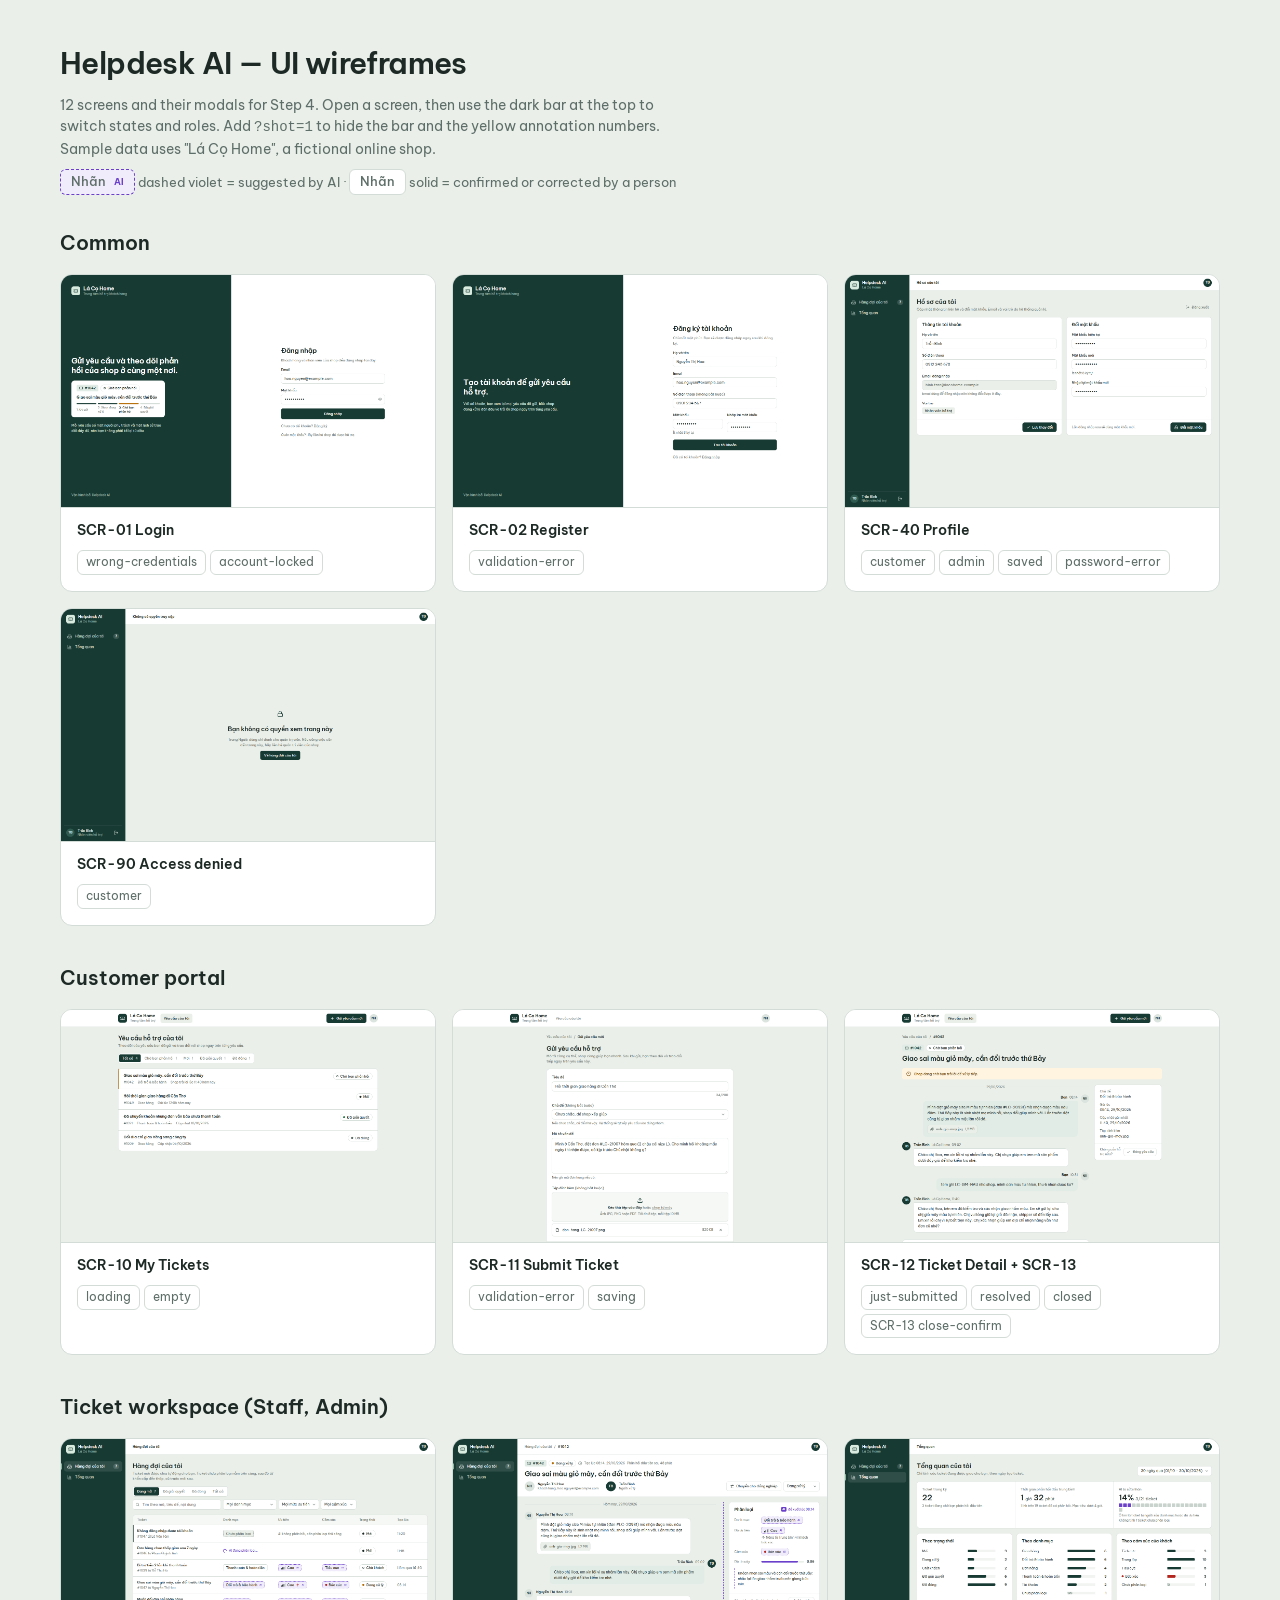
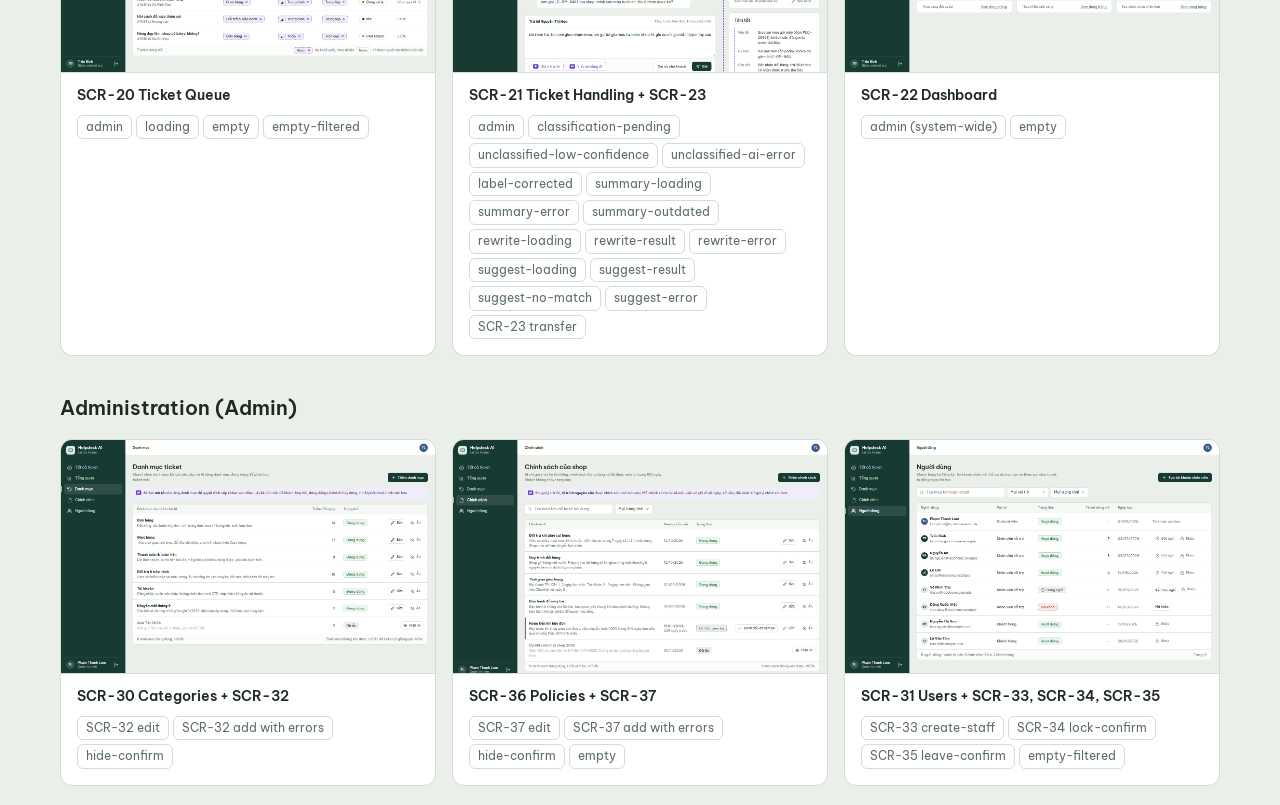
==== commit ecadb511: "docs(step-4): add policies screen and reply suggestion wireframes - New SCR-36 Policies wireframe wi" ====
--- a/docs/04-uiux/wireframes/index.html
+++ b/docs/04-uiux/wireframes/index.html
@@ -84,6 +84,10 @@
           <a href="21-ticket-handling.html?state=rewrite-loading">rewrite-loading</a>
           <a href="21-ticket-handling.html?state=rewrite-result">rewrite-result</a>
           <a href="21-ticket-handling.html?state=rewrite-error">rewrite-error</a>
+          <a href="21-ticket-handling.html?state=suggest-loading">suggest-loading</a>
+          <a href="21-ticket-handling.html?state=suggest-result">suggest-result</a>
+          <a href="21-ticket-handling.html?state=suggest-no-match">suggest-no-match</a>
+          <a href="21-ticket-handling.html?state=suggest-error">suggest-error</a>
           <a href="21-ticket-handling.html?state=transfer">SCR-23 transfer</a>
         </div></div>
     </article>
@@ -104,6 +108,11 @@
         <div class="state-links"><a href="30-categories.html?state=edit">SCR-32 edit</a><a href="30-categories.html?state=form-error">SCR-32 add with errors</a><a href="30-categories.html?state=hide-confirm">hide-confirm</a></div></div>
     </article>
     <article class="shot-card">
+      <a href="36-policies.html"><img src="../../images/admin/36-policies.png" alt="SCR-36 Policies"></a>
+      <div class="body"><h3><a href="36-policies.html">SCR-36 Policies + SCR-37</a></h3>
+        <div class="state-links"><a href="36-policies.html?state=edit">SCR-37 edit</a><a href="36-policies.html?state=form-error">SCR-37 add with errors</a><a href="36-policies.html?state=hide-confirm">hide-confirm</a><a href="36-policies.html?state=empty">empty</a></div></div>
+    </article>
+    <article class="shot-card">
       <a href="31-users.html"><img src="../../images/admin/31-users.png" alt="SCR-31 Users"></a>
       <div class="body"><h3><a href="31-users.html">SCR-31 Users + SCR-33, SCR-34, SCR-35</a></h3>
         <div class="state-links"><a href="31-users.html?state=create-staff">SCR-33 create-staff</a><a href="31-users.html?state=lock-confirm">SCR-34 lock-confirm</a><a href="31-users.html?state=leave-confirm">SCR-35 leave-confirm</a><a href="31-users.html?state=empty-filtered">empty-filtered</a></div></div>
--- a/docs/04-uiux/wireframes/assets/wireframe.css
+++ b/docs/04-uiux/wireframes/assets/wireframe.css
@@ -448,3 +448,15 @@
   .auth-side { padding: var(--s5); }
   .slip { display: none; }
 }
+
+/* ---------- Policy articles and reply suggestions (D-25) ---------- */
+/* AI text stays pencil; the cited policy passage is ink, because a person wrote it. */
+.cite { display: inline-grid; place-items: center; min-width: 17px; height: 17px; margin: 0 1px; padding: 0 4px; border: 1px solid var(--pencil); border-radius: 4px; background: var(--paper); color: var(--pencil); font-size: 10px; font-weight: 700; line-height: 1; vertical-align: 2px; }
+.sources { display: grid; grid-template-columns: repeat(auto-fit, minmax(260px, 1fr)); gap: var(--s4); padding: 0 var(--s4) var(--s4); }
+.sources-title { padding: 0 var(--s4) var(--s2); color: var(--moss); font-size: var(--fs-xs); font-weight: 600; }
+.source { display: grid; gap: 6px; align-content: start; padding: 2px 0 2px var(--s3); border-left: 2px solid var(--graphite); font-size: var(--fs-sm); line-height: 1.6; }
+.source-head { display: flex; align-items: center; gap: var(--s2); color: var(--moss); font-size: var(--fs-xs); }
+.source-head b { color: var(--graphite); font-weight: 600; }
+.source q { color: var(--graphite); }
+.chip-review { border-style: dashed; border-color: var(--moss); background: var(--sage); color: var(--moss); }
+.t-title .excerpt { display: -webkit-box; max-width: 68ch; overflow: hidden; -webkit-box-orient: vertical; -webkit-line-clamp: 2; line-clamp: 2; }
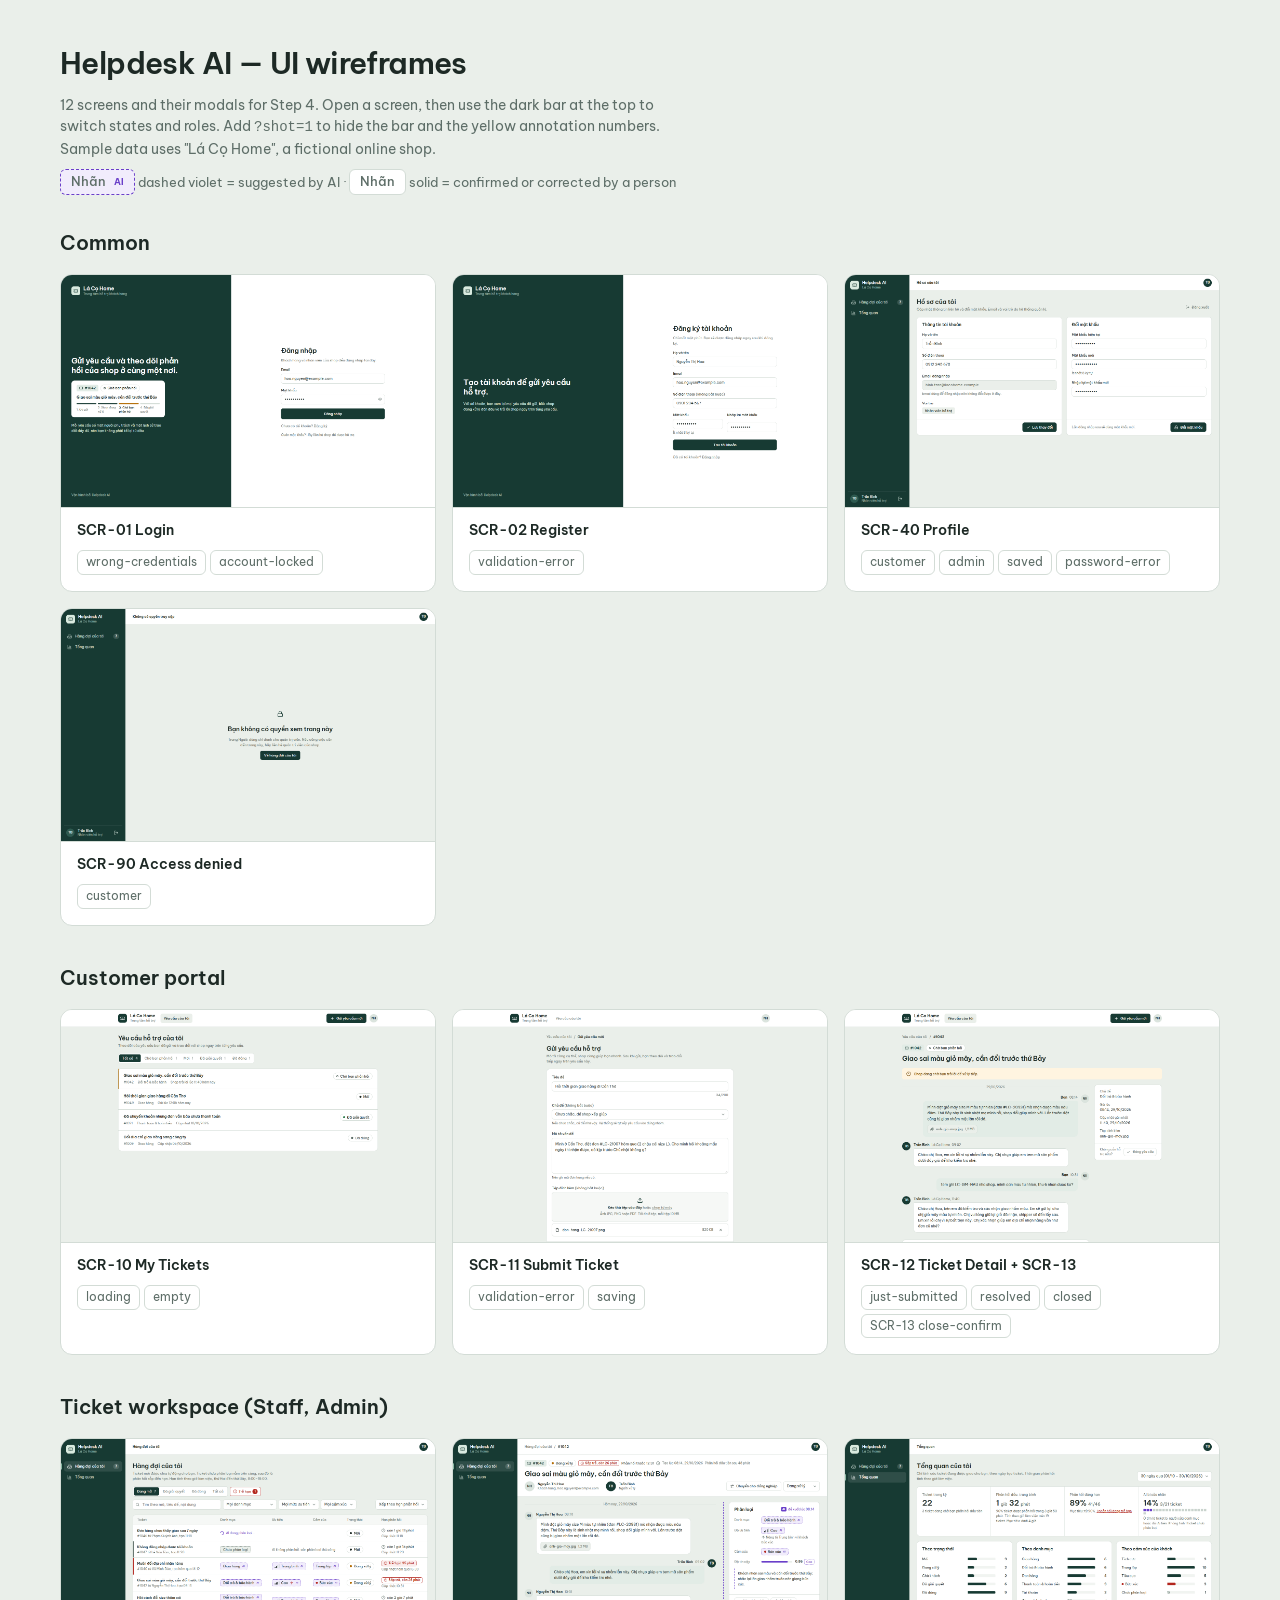
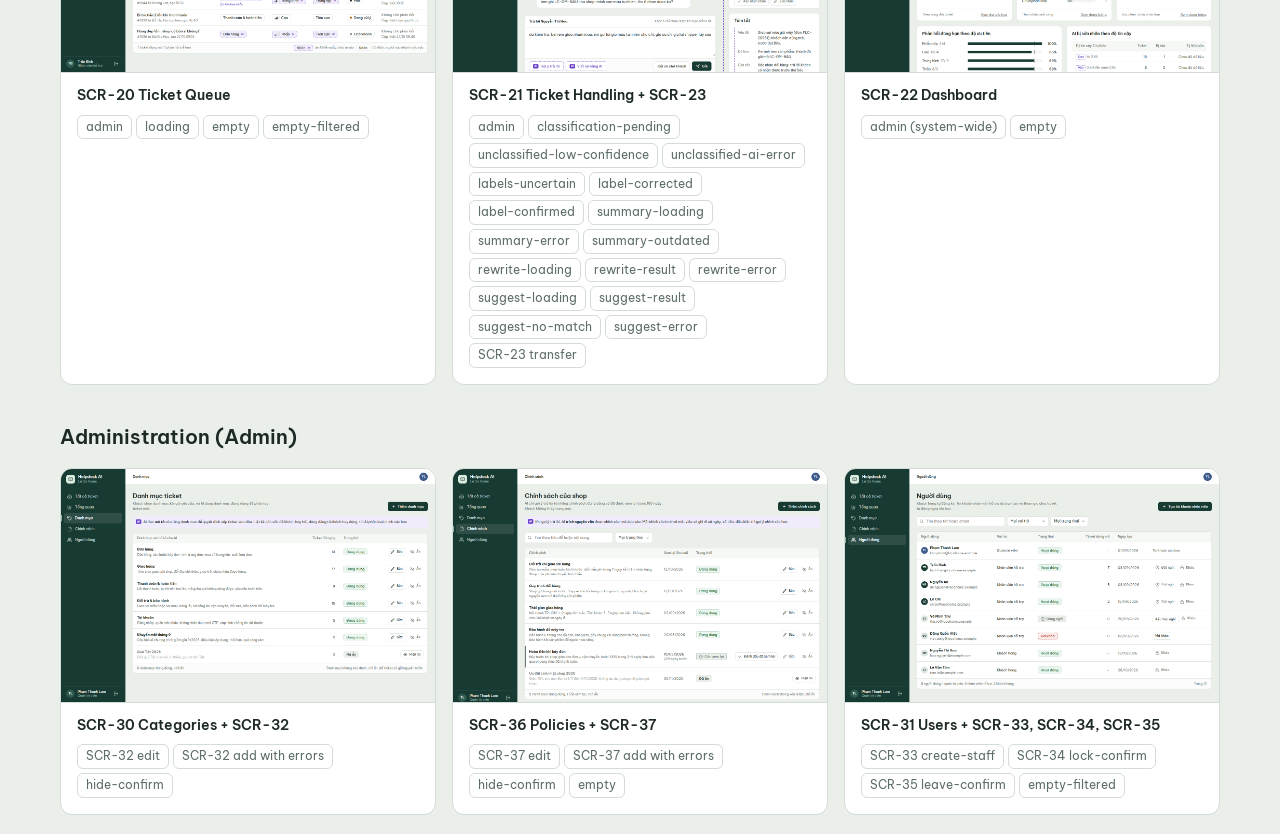
==== commit 2fb77b8e: "docs(step-4): draw reply deadlines and confidence bands in the wireframes - SCR-20: "Hạn phản hồi" c" ====
--- a/docs/04-uiux/wireframes/index.html
+++ b/docs/04-uiux/wireframes/index.html
@@ -77,7 +77,9 @@
           <a href="21-ticket-handling.html?state=classification-pending">classification-pending</a>
           <a href="21-ticket-handling.html?state=unclassified-low-confidence">unclassified-low-confidence</a>
           <a href="21-ticket-handling.html?state=unclassified-ai-error">unclassified-ai-error</a>
+          <a href="21-ticket-handling.html?state=labels-uncertain">labels-uncertain</a>
           <a href="21-ticket-handling.html?state=label-corrected">label-corrected</a>
+          <a href="21-ticket-handling.html?state=label-confirmed">label-confirmed</a>
           <a href="21-ticket-handling.html?state=summary-loading">summary-loading</a>
           <a href="21-ticket-handling.html?state=summary-error">summary-error</a>
           <a href="21-ticket-handling.html?state=summary-outdated">summary-outdated</a>
--- a/docs/04-uiux/wireframes/assets/wireframe.css
+++ b/docs/04-uiux/wireframes/assets/wireframe.css
@@ -459,4 +459,43 @@
 .source-head b { color: var(--graphite); font-weight: 600; }
 .source q { color: var(--graphite); }
 .chip-review { border-style: dashed; border-color: var(--moss); background: var(--sage); color: var(--moss); }
+
+/* ---------- Reply deadlines (D-35) ---------- */
+/* Quiet while there is time: graphite time left. Brick only when a reply is due soon (outline)
+   or overdue (wash and a brick row rule). Every mark carries text, never colour alone. */
+.due { display: grid; gap: 3px; justify-items: start; white-space: nowrap; }
+.due-time { display: inline-flex; align-items: center; gap: 6px; font-size: var(--fs-sm); font-variant-numeric: tabular-nums; }
+.due-time > .i { color: var(--moss); }
+.due-none { color: var(--moss); }
+.due-upd { color: var(--moss); font-size: var(--fs-xs); font-variant-numeric: tabular-nums; }
+.sla { display: inline-flex; align-items: center; gap: 5px; height: 22px; padding: 0 8px; border: 1px solid var(--brick); border-radius: var(--r-chip); background: var(--paper); color: var(--brick); font-size: var(--fs-xs); font-weight: 600; }
+.sla .i { width: 13px; height: 13px; }
+.sla-late { background: var(--brick-wash); }
+.sla-paused { border-color: #c4cec8; background: var(--sage); color: var(--moss); font-weight: 500; }
+.row-late td:first-child { box-shadow: inset 3px 0 0 var(--brick); }
+.queue-bar { display: flex; flex-wrap: wrap; align-items: center; gap: var(--s2); }
+.filter-late { display: inline-flex; align-items: center; gap: 6px; height: 34px; padding: 0 12px; border: 1px solid var(--brick); border-radius: var(--r-control); background: var(--paper); color: var(--brick); font-size: var(--fs-sm); font-weight: 500; text-decoration: none; }
+.filter-late .n { display: inline-grid; place-items: center; min-width: 20px; height: 20px; padding: 0 6px; border-radius: 999px; background: var(--brick); color: #fff; font-size: var(--fs-xs); font-weight: 600; }
+.toolbar .sort { margin-left: auto; }
+.ticket-band .due-head { display: inline-flex; align-items: center; gap: var(--s2); font-size: var(--fs-sm); font-variant-numeric: tabular-nums; }
+
+/* ---------- Confidence bands (D-36) ---------- */
+/* The band is the AI's own certainty, so it is pencil. "AI chưa chắc" asks a person to look. */
+.band { display: inline-grid; place-items: center; height: 20px; margin-left: 6px; padding: 0 7px; border: 1px dashed var(--pencil); border-radius: 4px; background: var(--paper); color: var(--pencil); font-size: 11px; font-weight: 600; }
+.unsure { display: flex; align-items: center; gap: 4px; width: max-content; margin-top: 6px; color: var(--pencil); font-size: 11px; font-weight: 600; }
+.unsure .i { width: 13px; height: 13px; }
+.confirmed { color: var(--moss); font-size: var(--fs-xs); }
+
+/* ---------- Dashboard: replies on time and confidence (D-35, D-36) ---------- */
+.metrics.four { grid-template-columns: repeat(4, minmax(0, 1fr)); }
+.charts.two { grid-template-columns: repeat(2, minmax(0, 1fr)); }
+.hbar .track { position: relative; }
+.target .track::after { content: ""; position: absolute; top: -4px; bottom: -4px; left: 90%; width: 2px; border-radius: 1px; background: var(--graphite); }
+.hbar small { margin-left: 6px; color: var(--moss); font-size: var(--fs-xs); font-variant-numeric: tabular-nums; }
+.hbar.wide { grid-template-columns: 164px minmax(0, 1fr) 44px; }
+.table.compact th, .table.compact td { padding: 10px; }
+.table.compact th:first-child, .table.compact td:first-child { padding-left: var(--s4); }
+.table.compact .t-title { min-width: 210px; }
+.table.compact .num { font-variant-numeric: tabular-nums; }
+@media (max-width: 1180px) { .metrics.four { grid-template-columns: repeat(2, minmax(0, 1fr)); } .charts.two { grid-template-columns: 1fr; } }
 .t-title .excerpt { display: -webkit-box; max-width: 68ch; overflow: hidden; -webkit-box-orient: vertical; -webkit-line-clamp: 2; line-clamp: 2; }
